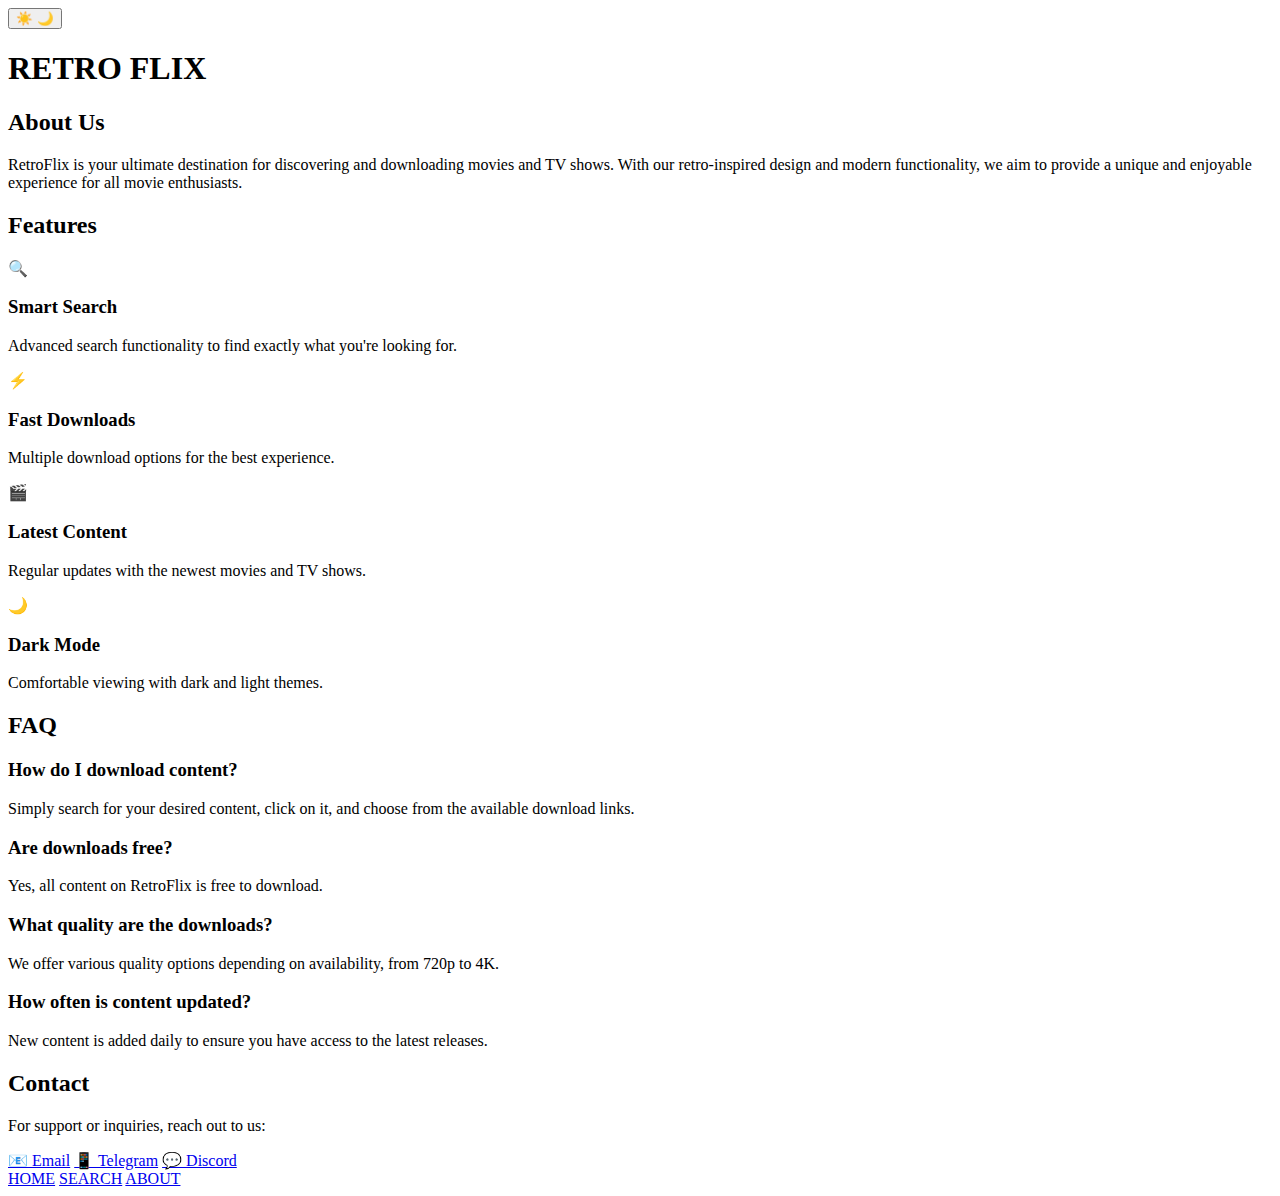
==== about.html @ d886b653 "first commit" ====
<!DOCTYPE html>
<html lang="en">
<head>
    <meta charset="UTF-8">
    <meta name="viewport" content="width=device-width, initial-scale=1.0">
    <title>About - Retro Flix</title>
    <link rel="stylesheet" href="styles.css">
    <link href="https://fonts.googleapis.com/css2?family=Press+Start+2P&display=swap" rel="stylesheet">
</head>
<body>
    <div class="theme-toggle">
        <button id="themeToggle" class="theme-toggle-btn">
            <span class="sun">☀️</span>
            <span class="moon">🌙</span>
        </button>
    </div>

    <div class="container">
        <h1 class="retro-title">RETRO FLIX</h1>
        
        <div class="about-container">
            <div class="about-section">
                <h2 class="section-title">About Us</h2>
                <p>RetroFlix is your ultimate destination for discovering and downloading movies and TV shows. With our retro-inspired design and modern functionality, we aim to provide a unique and enjoyable experience for all movie enthusiasts.</p>
            </div>

            <div class="features-section">
                <h2 class="section-title">Features</h2>
                <div class="features-grid">
                    <div class="feature-card">
                        <span class="feature-icon">🔍</span>
                        <h3>Smart Search</h3>
                        <p>Advanced search functionality to find exactly what you're looking for.</p>
                    </div>
                    <div class="feature-card">
                        <span class="feature-icon">⚡</span>
                        <h3>Fast Downloads</h3>
                        <p>Multiple download options for the best experience.</p>
                    </div>
                    <div class="feature-card">
                        <span class="feature-icon">🎬</span>
                        <h3>Latest Content</h3>
                        <p>Regular updates with the newest movies and TV shows.</p>
                    </div>
                    <div class="feature-card">
                        <span class="feature-icon">🌙</span>
                        <h3>Dark Mode</h3>
                        <p>Comfortable viewing with dark and light themes.</p>
                    </div>
                </div>
            </div>

            <div class="faq-section">
                <h2 class="section-title">FAQ</h2>
                <div class="faq-grid">
                    <div class="faq-item">
                        <h3>How do I download content?</h3>
                        <p>Simply search for your desired content, click on it, and choose from the available download links.</p>
                    </div>
                    <div class="faq-item">
                        <h3>Are downloads free?</h3>
                        <p>Yes, all content on RetroFlix is free to download.</p>
                    </div>
                    <div class="faq-item">
                        <h3>What quality are the downloads?</h3>
                        <p>We offer various quality options depending on availability, from 720p to 4K.</p>
                    </div>
                    <div class="faq-item">
                        <h3>How often is content updated?</h3>
                        <p>New content is added daily to ensure you have access to the latest releases.</p>
                    </div>
                </div>
            </div>

            <div class="contact-section">
                <h2 class="section-title">Contact</h2>
                <p>For support or inquiries, reach out to us:</p>
                <div class="contact-links">
                    <a href="mailto:support@retroflix.com" class="contact-link">📧 Email</a>
                    <a href="https://t.me/retroflix" target="_blank" class="contact-link">📱 Telegram</a>
                    <a href="https://discord.gg/retroflix" target="_blank" class="contact-link">💬 Discord</a>
                </div>
            </div>
        </div>

        <nav class="bottom-nav">
            <a href="index.html">HOME</a>
            <a href="search.html">SEARCH</a>
            <a href="about.html" class="active">ABOUT</a>
        </nav>
    </div>

    <script src="about.js"></script>
</body>
</html>
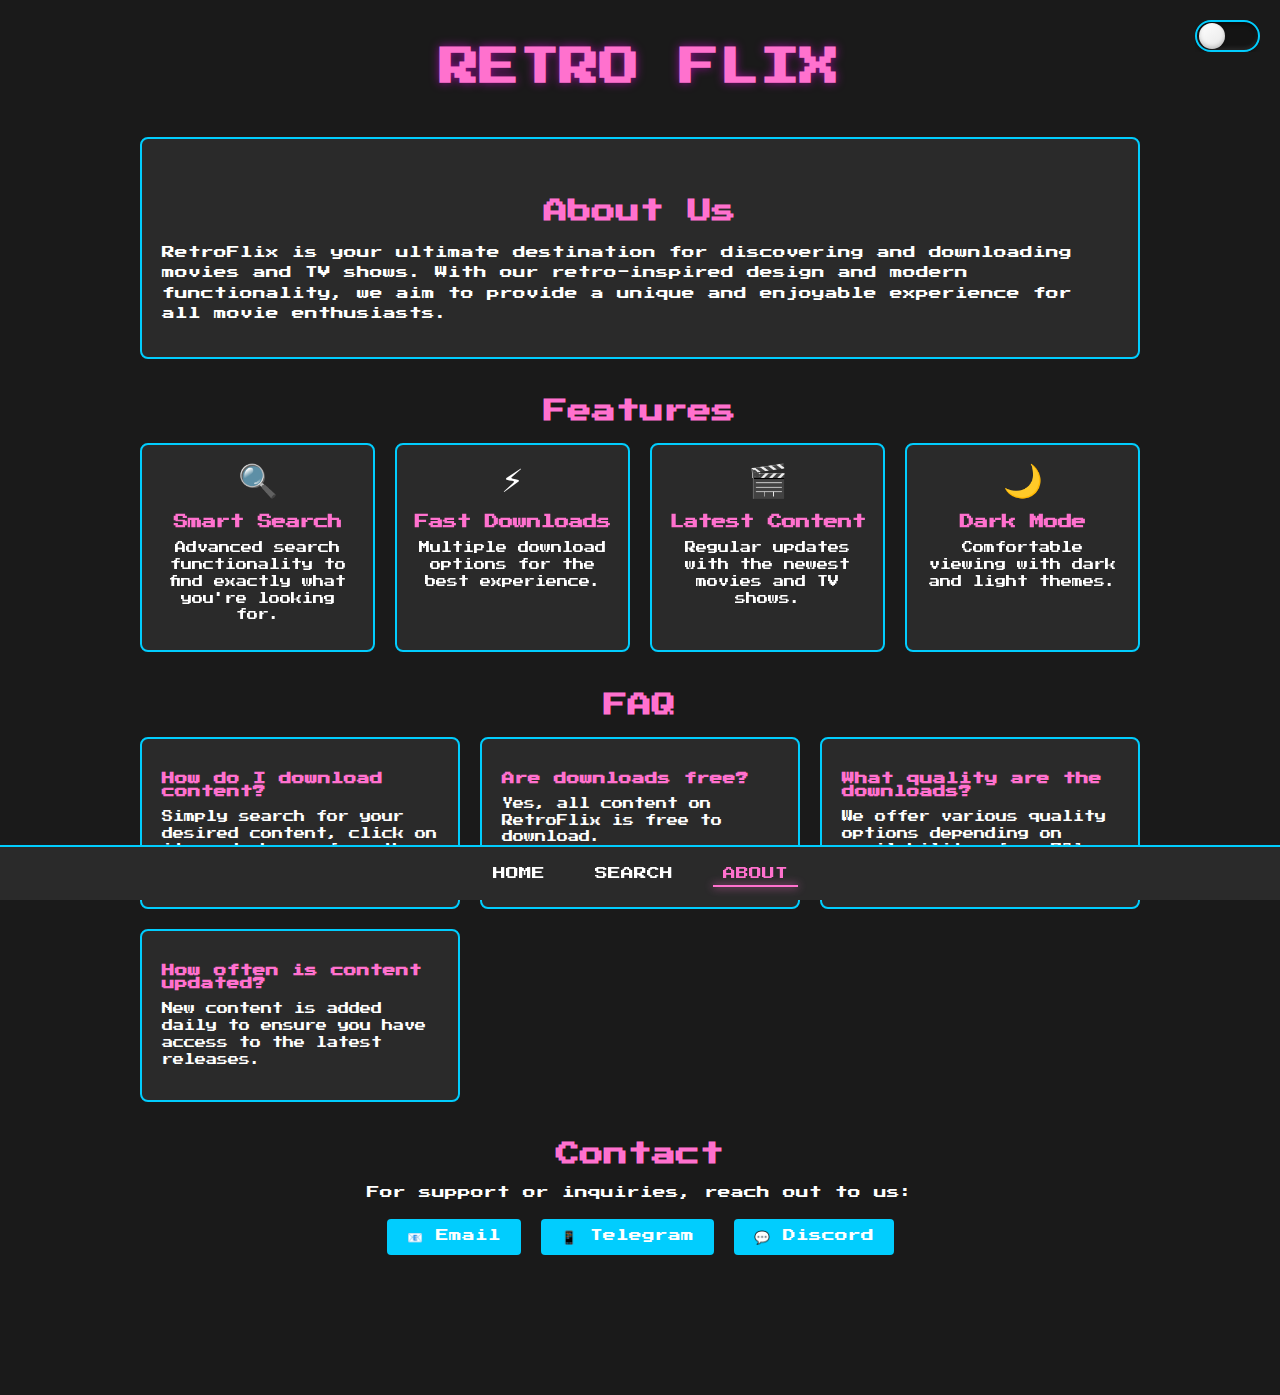
==== commit 2647c884: "second commit" ====
--- a/about.html
+++ b/about.html
@@ -4,7 +4,7 @@
     <meta charset="UTF-8">
     <meta name="viewport" content="width=device-width, initial-scale=1.0">
     <title>About - Retro Flix</title>
-    <link rel="stylesheet" href="styles.css">
+    <link rel="stylesheet" href="/css/styles.css">
     <link href="https://fonts.googleapis.com/css2?family=Press+Start+2P&display=swap" rel="stylesheet">
 </head>
 <body>
@@ -84,12 +84,12 @@
         </div>
 
         <nav class="bottom-nav">
-            <a href="index.html">HOME</a>
-            <a href="search.html">SEARCH</a>
-            <a href="about.html" class="active">ABOUT</a>
+            <a href="/index.html">HOME</a>
+            <a href="/search.html">SEARCH</a>
+            <a href="/about.html" class="active">ABOUT</a>
         </nav>
     </div>
 
-    <script src="about.js"></script>
+    <script src="/js/about.js"></script>
 </body>
 </html> --- a/css/styles.css
+++ b/css/styles.css
@@ -0,0 +1,1701 @@
+:root {
+    --neon-pink: #ff71ce;
+    --neon-blue: #01cdfe;
+    --neon-green: #05ffa1;
+    --dark-bg: #1a1a1a;
+    --text-color: #fff;
+    --card-bg: #2a2a2a;
+    --nav-bg: rgba(26, 26, 26, 0.9);
+    --transition: 0.3s ease;
+}
+
+[data-theme="light"] {
+    --dark-bg: #f0f0f0;
+    --text-color: #1a1a1a;
+    --card-bg: #ffffff;
+    --nav-bg: rgba(255, 255, 255, 0.9);
+}
+
+body {
+    margin: 0;
+    padding: 0;
+    background-color: var(--dark-bg);
+    font-family: 'Press Start 2P', system-ui;
+    color: var(--text-color);
+    text-rendering: optimizeLegibility;
+}
+
+.container {
+    padding: 20px;
+    padding-bottom: 100px;
+}
+
+/* Search Container Styles */
+.search-container {
+    max-width: 1000px;
+    margin: 30px auto;
+    padding: 0 20px;
+}
+
+.retro-title {
+    font-size: 3em;
+    color: var(--neon-pink);
+    text-shadow: 0 0 10px var(--neon-pink);
+    margin-bottom: 30px;
+    text-align: center;
+}
+
+.search-box {
+    display: flex;
+    gap: 15px;
+    margin-bottom: 20px;
+}
+
+.search-input {
+    flex: 1;
+    padding: 15px 20px;
+    background: var(--card-bg);
+    border: 2px solid var(--neon-blue);
+    border-radius: 8px;
+    color: var(--text-color);
+    font-family: 'Press Start 2P', cursive;
+    font-size: 0.8em;
+}
+
+.search-input:focus {
+    outline: none;
+    border-color: var(--neon-pink);
+}
+
+.search-button {
+    padding: 0 25px;
+    background: var(--neon-blue);
+    border: none;
+    border-radius: 8px;
+    color: white;
+    font-family: 'Press Start 2P', cursive;
+    font-size: 0.8em;
+    cursor: pointer;
+    transition: all 0.3s ease;
+}
+
+.search-button:hover {
+    background: var(--neon-pink);
+}
+
+.search-results {
+    display: grid;
+    gap: 15px;
+    max-height: calc(100vh - 300px);
+    overflow-y: auto;
+    padding-right: 10px;
+}
+
+.search-item {
+    display: flex;
+    gap: 20px;
+    padding: 15px;
+    background: var(--card-bg);
+    border: 2px solid var(--neon-blue);
+    border-radius: 8px;
+    cursor: pointer;
+    transition: all 0.3s ease;
+}
+
+.search-item:hover {
+    border-color: var(--neon-pink);
+    transform: translateY(-2px);
+}
+
+.search-poster {
+    width: 100px;
+    height: 150px;
+    object-fit: cover;
+    border-radius: 4px;
+}
+
+.search-info {
+    flex: 1;
+}
+
+.search-info h3 {
+    color: var(--neon-pink);
+    font-size: 0.9em;
+    margin: 0 0 10px 0;
+}
+
+.search-info p {
+    color: var(--text-color);
+    font-size: 0.7em;
+    margin: 5px 0;
+}
+
+.loading, .no-results, .error {
+    text-align: center;
+    color: var(--text-color);
+    padding: 20px;
+    font-size: 0.9em;
+}
+
+/* Scrollbar Styles */
+.search-results::-webkit-scrollbar {
+    width: 8px;
+}
+
+.search-results::-webkit-scrollbar-track {
+    background: var(--card-bg);
+    border-radius: 4px;
+}
+
+.search-results::-webkit-scrollbar-thumb {
+    background: var(--neon-blue);
+    border-radius: 4px;
+}
+
+.search-results::-webkit-scrollbar-thumb:hover {
+    background: var(--neon-pink);
+}
+
+/* Media Queries for Search */
+@media screen and (max-width: 768px) {
+    .search-container {
+        padding: 0 15px;
+    }
+
+    .search-box {
+        flex-direction: column;
+        gap: 10px;
+    }
+
+    .search-input {
+        padding: 12px 15px;
+        font-size: 0.7em;
+    }
+
+    .search-button {
+        padding: 12px 15px;
+        font-size: 0.7em;
+    }
+
+    .search-item {
+        padding: 12px;
+        gap: 15px;
+    }
+
+    .search-poster {
+        width: 80px;
+        height: 120px;
+    }
+
+    .search-info h3 {
+        font-size: 0.8em;
+    }
+
+    .search-info p {
+        font-size: 0.6em;
+    }
+}
+
+/* Slider Styles */
+.slider-container {
+    position: relative;
+    padding: 0 40px;
+    margin: 20px 0;
+}
+
+.movie-slider,
+.tv-slider {
+    display: flex;
+    gap: 20px;
+    overflow-x: auto;
+    scroll-behavior: smooth;
+    padding: 20px 0;
+    scrollbar-width: none; /* Firefox */
+    -ms-overflow-style: none; /* IE and Edge */
+    user-select: none; /* Prevent text selection while dragging */
+    -webkit-user-select: none;
+    -moz-user-select: none;
+    -ms-user-select: none;
+}
+
+.movie-slider::-webkit-scrollbar,
+.tv-slider::-webkit-scrollbar {
+    display: none; /* Chrome, Safari, Opera */
+}
+
+.movie-card {
+    min-width: 200px;
+    background: var(--card-bg);
+    border: 2px solid var(--neon-blue);
+    border-radius: 8px;
+    overflow: hidden;
+    transition: all 0.3s ease;
+    cursor: pointer;
+    /* Prevent dragging of images */
+    -webkit-user-drag: none;
+    -khtml-user-drag: none;
+    -moz-user-drag: none;
+    -o-user-drag: none;
+    user-drag: none;
+}
+
+.movie-poster {
+    width: 100%;
+    height: 300px;
+    object-fit: cover;
+    pointer-events: none; /* Prevent image dragging */
+}
+
+.movie-info {
+    padding: 15px;
+}
+
+.movie-info h3 {
+    color: var(--text-color);
+    font-size: 0.8em;
+    margin: 0 0 10px 0;
+    white-space: nowrap;
+    overflow: hidden;
+    text-overflow: ellipsis;
+}
+
+.movie-info p {
+    color: var(--neon-blue);
+    font-size: 0.7em;
+    margin: 0;
+}
+
+.slider-btn {
+    position: absolute;
+    top: 50%;
+    transform: translateY(-50%);
+    background: var(--neon-blue);
+    border: none;
+    color: white;
+    padding: 10px 15px;
+    cursor: pointer;
+    z-index: 10;
+    border-radius: 4px;
+    transition: all 0.3s ease;
+}
+
+.slider-btn:hover {
+    background: var(--neon-pink);
+}
+
+.prev-btn {
+    left: 0;
+}
+
+.next-btn {
+    right: 0;
+}
+
+/* Section Titles */
+.section-title {
+    color: var(--neon-pink);
+    margin: 40px 0 20px;
+    text-align: center;
+    font-size: 1.5em;
+}
+
+/* Theme Toggle */
+.theme-toggle {
+    position: fixed;
+    top: 20px;
+    right: 20px;
+    z-index: 1000;
+}
+
+.theme-toggle-btn {
+    background: rgba(20, 20, 20, 0.9);
+    border: 2px solid var(--neon-blue);
+    border-radius: 25px;
+    width: 65px;
+    height: 32px;
+    cursor: pointer;
+    position: relative;
+    transition: all 0.4s cubic-bezier(0.4, 0.0, 0.2, 1);
+    padding: 0;
+    overflow: hidden;
+    box-shadow: 
+        inset 0 2px 4px rgba(0,0,0,0.6),
+        inset 0 -2px 4px rgba(255,255,255,0.1),
+        0 2px 4px rgba(0,0,0,0.3);
+}
+
+/* Glow effect */
+.theme-toggle-btn::after {
+    content: '';
+    position: absolute;
+    top: 0;
+    left: 0;
+    right: 0;
+    bottom: 0;
+    border-radius: 25px;
+    background: linear-gradient(90deg, 
+        var(--neon-blue) 0%, 
+        var(--neon-pink) 50%, 
+        var(--neon-blue) 100%);
+    opacity: 0;
+    transition: opacity 0.3s ease;
+    z-index: 0;
+}
+
+.theme-toggle-btn:hover::after {
+    opacity: 0.2;
+}
+
+/* Slider knob */
+.theme-toggle-btn::before {
+    content: '';
+    position: absolute;
+    width: 26px;
+    height: 26px;
+    border-radius: 50%;
+    background: linear-gradient(145deg, #ffffff, #e6e6e6);
+    top: 1px;
+    left: 2px;
+    transition: all 0.4s cubic-bezier(0.4, 0.0, 0.2, 1);
+    z-index: 2;
+    box-shadow: 
+        0 2px 4px rgba(0,0,0,0.2),
+        0 0 2px rgba(0,0,0,0.2),
+        inset 0 -2px 4px rgba(0,0,0,0.2);
+    transform-origin: center;
+}
+
+/* Light theme position */
+[data-theme='light'] .theme-toggle-btn::before {
+    transform: translateX(31px) rotate(360deg);
+    background: linear-gradient(145deg, #ffeb3b, #ffd700);
+    box-shadow: 
+        0 2px 4px rgba(0,0,0,0.2),
+        0 0 2px rgba(0,0,0,0.2),
+        inset 0 -2px 4px rgba(255,200,0,0.3);
+}
+
+/* Icons */
+.theme-toggle-btn .sun,
+.theme-toggle-btn .moon {
+    position: absolute;
+    top: 50%;
+    transform: translateY(-50%);
+    transition: all 0.4s cubic-bezier(0.4, 0.0, 0.2, 1);
+    z-index: 1;
+    display: flex;
+    align-items: center;
+    justify-content: center;
+    width: 30px;
+    height: 100%;
+    font-size: 14px;
+    filter: drop-shadow(0 0 2px rgba(255,255,255,0.3));
+}
+
+.theme-toggle-btn .moon {
+    left: 2px;
+    transform-origin: center;
+}
+
+.theme-toggle-btn .sun {
+    right: 2px;
+    transform-origin: center;
+}
+
+[data-theme='dark'] .theme-toggle-btn .sun {
+    opacity: 0;
+    transform: translateY(-50%) rotate(-90deg);
+}
+
+[data-theme='light'] .theme-toggle-btn .moon {
+    opacity: 0;
+    transform: translateY(-50%) rotate(90deg);
+}
+
+/* Active state */
+.theme-toggle-btn:active::before {
+    transform: scale(0.9) translateX(31px);
+}
+
+[data-theme='dark'] .theme-toggle-btn:active::before {
+    transform: scale(0.9);
+}
+
+/* Hover effects */
+.theme-toggle-btn:hover {
+    border-color: var(--neon-pink);
+    box-shadow: 
+        inset 0 2px 4px rgba(0,0,0,0.6),
+        inset 0 -2px 4px rgba(255,255,255,0.1),
+        0 2px 4px rgba(255,0,255,0.3);
+}
+
+/* Media Queries */
+@media screen and (max-width: 768px) {
+    .theme-toggle {
+        top: 10px;
+        right: 10px;
+    }
+
+    .theme-toggle-btn {
+        width: 55px;
+        height: 28px;
+    }
+
+    .theme-toggle-btn::before {
+        width: 22px;
+        height: 22px;
+    }
+
+    .theme-toggle-btn .sun,
+    .theme-toggle-btn .moon {
+        font-size: 12px;
+        width: 25px;
+    }
+
+    [data-theme='light'] .theme-toggle-btn::before {
+        transform: translateX(27px) rotate(360deg);
+    }
+}
+
+/* Add these new styles for better light theme appearance */
+[data-theme="light"] .movie-card {
+    box-shadow: 0 2px 8px rgba(0, 0, 0, 0.1);
+}
+
+[data-theme="light"] .retro-title {
+    text-shadow: 2px 2px 0px var(--neon-pink);
+}
+
+[data-theme="light"] .search-btn {
+    color: white;
+}
+
+[data-theme="light"] .bottom-nav {
+    box-shadow: 0 -2px 10px rgba(0, 0, 0, 0.1);
+}
+
+[data-theme="light"] .movie-title {
+    color: var(--text-color);
+    background: var(--card-bg);
+}
+
+/* Additional styles for better card appearance */
+.movie-card {
+    position: relative;
+    transition: all 0.3s ease;
+}
+
+.movie-title {
+    padding: 10px;
+    font-size: 0.7em;
+    text-align: center;
+    background: var(--card-bg);
+    border-top: 2px solid var(--neon-blue);
+    height: 60px;
+    display: flex;
+    align-items: center;
+    justify-content: center;
+    line-height: 1.2;
+    overflow: hidden;
+    flex: 1;
+}
+
+/* Slider button updates */
+.slider-btn {
+    background: var(--card-bg);
+    color: var(--text-color);
+    border: 2px solid var(--neon-blue);
+}
+
+[data-theme="light"] .slider-btn:hover {
+    background: var(--neon-blue);
+    color: white;
+} 
+
+/* Add media queries for mobile responsiveness */
+@media screen and (max-width: 768px) {
+    .search-box {
+        flex-direction: column;
+        width: 90%;
+    }
+
+    .search-btn {
+        width: 100%;
+        margin-top: 10px;
+        padding: 12px 20px;
+        font-size: 14px;
+    }
+
+    #searchInput {
+        font-size: 14px;
+        padding: 12px;
+    }
+
+    .retro-title {
+        font-size: 2em;
+        margin-bottom: 20px;
+    }
+}
+
+@media screen and (max-width: 480px) {
+    .search-container {
+        height: 40vh;
+    }
+
+    .retro-title {
+        font-size: 1.5em;
+    }
+} 
+
+/* Search Page Specific Styles */
+.search-page {
+    min-height: 100vh;
+    padding: 20px;
+    padding-bottom: 100px;
+}
+
+.search-results {
+    margin-top: 40px;
+}
+
+.results-grid {
+    display: grid;
+    grid-template-columns: repeat(auto-fill, minmax(200px, 1fr));
+    gap: 20px;
+    padding: 20px;
+}
+
+.result-card {
+    background: var(--card-bg);
+    border: 2px solid var(--neon-blue);
+    border-radius: 8px;
+    overflow: hidden;
+    transition: transform 0.3s ease;
+    position: relative;
+}
+
+.result-card:hover {
+    transform: translateY(-5px);
+    border-color: var(--neon-pink);
+    box-shadow: 0 0 15px var(--neon-pink);
+}
+
+.result-card img {
+    width: 100%;
+    height: 300px;
+    object-fit: cover;
+}
+
+.result-title {
+    padding: 10px;
+    font-size: 0.8em;
+    text-align: center;
+    border-top: 2px solid var(--neon-blue);
+    background: var(--card-bg);
+}
+
+.result-type {
+    position: absolute;
+    top: 10px;
+    right: 10px;
+    background: var(--neon-pink);
+    color: white;
+    padding: 5px 10px;
+    border-radius: 4px;
+    font-size: 0.7em;
+}
+
+.no-results, .error-message {
+    text-align: center;
+    padding: 20px;
+    color: var(--neon-pink);
+    font-size: 1.2em;
+}
+
+/* Media Queries for Search Page */
+@media screen and (max-width: 768px) {
+    .results-grid {
+        grid-template-columns: repeat(auto-fill, minmax(150px, 1fr));
+        gap: 15px;
+        padding: 15px;
+    }
+
+    .result-card img {
+        height: 225px;
+    }
+
+    .result-title {
+        font-size: 0.7em;
+    }
+} 
+
+/* About Page Styles */
+.about-container {
+    max-width: 1000px;
+    margin: 0 auto;
+    padding: 20px;
+}
+
+.about-section {
+    background: var(--card-bg);
+    border: 2px solid var(--neon-blue);
+    border-radius: 8px;
+    padding: 20px;
+    margin-bottom: 30px;
+}
+
+.about-section p {
+    color: var(--text-color);
+    font-size: 0.8em;
+    line-height: 1.6;
+}
+
+/* Features Section */
+.features-grid {
+    display: grid;
+    grid-template-columns: repeat(auto-fit, minmax(200px, 1fr));
+    gap: 20px;
+    margin: 20px 0;
+}
+
+.feature-card {
+    background: var(--card-bg);
+    border: 2px solid var(--neon-blue);
+    border-radius: 8px;
+    padding: 20px;
+    text-align: center;
+    transition: all 0.3s ease;
+}
+
+.feature-card:hover {
+    border-color: var(--neon-pink);
+    transform: translateY(-5px);
+}
+
+.feature-icon {
+    font-size: 2em;
+    margin-bottom: 15px;
+    display: block;
+}
+
+.feature-card h3 {
+    color: var(--neon-pink);
+    font-size: 0.9em;
+    margin-bottom: 10px;
+}
+
+.feature-card p {
+    color: var(--text-color);
+    font-size: 0.7em;
+    line-height: 1.5;
+}
+
+/* FAQ Section */
+.faq-grid {
+    display: grid;
+    grid-template-columns: repeat(auto-fit, minmax(300px, 1fr));
+    gap: 20px;
+    margin: 20px 0;
+}
+
+.faq-item {
+    background: var(--card-bg);
+    border: 2px solid var(--neon-blue);
+    border-radius: 8px;
+    padding: 20px;
+    transition: all 0.3s ease;
+}
+
+.faq-item:hover {
+    border-color: var(--neon-pink);
+}
+
+.faq-item h3 {
+    color: var(--neon-pink);
+    font-size: 0.8em;
+    margin-bottom: 10px;
+}
+
+.faq-item p {
+    color: var(--text-color);
+    font-size: 0.7em;
+    line-height: 1.5;
+}
+
+/* Contact Section */
+.contact-section {
+    text-align: center;
+    margin: 40px 0;
+}
+
+.contact-section p {
+    color: var(--text-color);
+    font-size: 0.8em;
+    margin-bottom: 20px;
+}
+
+.contact-links {
+    display: flex;
+    justify-content: center;
+    gap: 20px;
+    flex-wrap: wrap;
+}
+
+.contact-link {
+    background: var(--neon-blue);
+    color: white;
+    padding: 10px 20px;
+    border-radius: 4px;
+    text-decoration: none;
+    font-size: 0.8em;
+    transition: all 0.3s ease;
+    display: flex;
+    align-items: center;
+    gap: 8px;
+}
+
+.contact-link:hover {
+    background: var(--neon-pink);
+    transform: translateY(-2px);
+}
+
+/* Media Queries */
+@media screen and (max-width: 768px) {
+    .about-container {
+        padding: 15px;
+    }
+
+    .features-grid {
+        grid-template-columns: 1fr;
+    }
+
+    .faq-grid {
+        grid-template-columns: 1fr;
+    }
+
+    .contact-links {
+        flex-direction: column;
+        align-items: center;
+    }
+
+    .contact-link {
+        width: 100%;
+        padding: 12px;
+    }
+}
+
+/* Retro Diagram */
+.retro-diagram {
+    margin-top: 30px;
+    padding: 20px;
+    background: var(--dark-bg);
+    border-radius: 8px;
+    border: 2px solid var(--neon-blue);
+}
+
+.diagram-container {
+    display: flex;
+    flex-direction: column;
+    align-items: center;
+    gap: 20px;
+}
+
+.diagram-node {
+    padding: 15px 30px;
+    border: 2px solid var(--neon-pink);
+    border-radius: 8px;
+    background: var(--card-bg);
+    text-align: center;
+    min-width: 120px;
+    box-shadow: 0 0 10px var(--neon-pink);
+    transition: all 0.3s ease;
+}
+
+.diagram-node:hover {
+    transform: scale(1.05);
+    box-shadow: 0 0 20px var(--neon-pink);
+}
+
+.diagram-arrow {
+    font-size: 24px;
+    color: var(--neon-blue);
+    text-shadow: 0 0 10px var(--neon-blue);
+}
+
+.diagram-split {
+    display: flex;
+    gap: 100px;
+}
+
+.split-arrow {
+    font-size: 24px;
+    color: var(--neon-blue);
+    text-shadow: 0 0 10px var(--neon-blue);
+}
+
+.diagram-row {
+    display: flex;
+    gap: 100px;
+}
+
+/* Media Queries */
+@media screen and (max-width: 768px) {
+    .charts-container {
+        flex-direction: column;
+        align-items: center;
+    }
+
+    .diagram-split {
+        gap: 50px;
+    }
+
+    .diagram-row {
+        gap: 50px;
+    }
+}
+
+/* Add hover effects */
+.pie-chart:hover {
+    transform: scale(1.05);
+    transition: transform 0.3s ease;
+}
+
+.legend-item:hover {
+    color: var(--neon-pink);
+    transform: translateX(5px);
+    transition: all 0.3s ease;
+}
+
+/* Movie Card Hover Effect */
+.movie-card {
+    cursor: pointer;
+    transition: transform 0.3s ease, box-shadow 0.3s ease;
+}
+
+.movie-card:hover {
+    transform: translateY(-5px);
+    box-shadow: 0 0 20px var(--neon-pink);
+}
+
+/* Details Page Styles */
+.details-container {
+    padding: 20px;
+    max-width: 750px;
+    margin: 0 auto;
+}
+
+.details-grid {
+    display: grid;
+    grid-template-columns: 200px 1fr;
+    gap: 20px;
+    background: var(--card-bg);
+    border: 2px solid var(--neon-blue);
+    border-radius: 8px;
+    padding: 20px;
+    margin: 0 auto;
+}
+
+.poster-container {
+    height: 100%;
+}
+
+.details-poster {
+    width: 100%;
+    max-height: 450px;
+    object-fit: cover;
+    border-radius: 8px;
+    border: 2px solid var(--neon-pink);
+}
+
+.info-container {
+    display: flex;
+    flex-direction: column;
+    gap: 20px;
+    height: 100%;
+    overflow-y: auto;
+}
+
+.info-container::-webkit-scrollbar {
+    width: 8px;
+}
+
+.info-container::-webkit-scrollbar-track {
+    background: var(--card-bg);
+    border-radius: 4px;
+}
+
+.info-container::-webkit-scrollbar-thumb {
+    background: var(--neon-blue);
+    border-radius: 4px;
+}
+
+.info-container::-webkit-scrollbar-thumb:hover {
+    background: var(--neon-pink);
+}
+
+.details-title {
+    color: var(--neon-pink);
+    font-size: 1.2em;
+    margin: 0;
+}
+
+.details-meta {
+    display: flex;
+    gap: 20px;
+    color: var(--text-color);
+}
+
+.genres {
+    display: flex;
+    flex-wrap: wrap;
+    gap: 10px;
+}
+
+.genre-tag {
+    background: var(--neon-blue);
+    color: white;
+    padding: 5px 10px;
+    border-radius: 4px;
+    font-size: 0.7em;
+}
+
+.overview {
+    background: rgba(0, 0, 0, 0.3);
+    padding: 15px;
+    border-radius: 8px;
+}
+
+.overview h3 {
+    color: var(--neon-green);
+    margin-bottom: 10px;
+}
+
+.overview p {
+    color: var(--text-color);
+    line-height: 1.6;
+    font-size: 0.9em;
+}
+
+/* Cast Section */
+.cast-grid {
+    display: grid;
+    grid-template-columns: repeat(3, 1fr);
+    gap: 12px;
+    padding-right: 10px;
+}
+
+.cast-item img {
+    width: 60px;
+    height: 60px;
+}
+
+/* Downloads Section */
+.downloads-container {
+    max-width: 750px;
+    margin: 25px auto;
+    padding: 0 20px;
+}
+
+.downloads-grid {
+    display: grid;
+    gap: 12px;
+    padding: 15px;
+    background: var(--card-bg);
+    border: 2px solid var(--neon-blue);
+    border-radius: 8px;
+    max-height: 500px;
+    overflow-y: auto;
+}
+
+.download-item {
+    display: flex;
+    justify-content: space-between;
+    align-items: center;
+    padding: 12px;
+    background: rgba(0, 0, 0, 0.3);
+    border-radius: 8px;
+    border: 1px solid var(--neon-blue);
+}
+
+.download-info {
+    display: flex;
+    flex-direction: column;
+    gap: 4px;
+    flex: 1;
+    margin-right: 10px;
+}
+
+.download-title {
+    color: var(--text-color);
+    font-size: 0.7em;
+    word-break: break-word;
+    max-width: 100%;
+}
+
+.download-size {
+    color: var(--neon-blue);
+    font-size: 0.65em;
+}
+
+.download-type {
+    color: var(--neon-pink);
+    font-size: 0.65em;
+}
+
+.download-button {
+    padding: 6px 12px;
+    background: var(--neon-blue);
+    color: white;
+    border: none;
+    border-radius: 4px;
+    cursor: pointer;
+    text-decoration: none;
+    font-size: 0.7em;
+    white-space: nowrap;
+}
+
+.download-button:hover {
+    background: var(--neon-pink);
+}
+
+/* Desktop-specific styles (screen wider than 768px) */
+@media screen and (min-width: 769px) {
+    .download-item {
+        display: flex;
+        flex-direction: column;
+        padding: 15px;
+        background: rgba(0, 0, 0, 0.3);
+        border-radius: 8px;
+        border: 1px solid var(--neon-blue);
+    }
+
+    .download-info {
+        display: flex;
+        flex-direction: column;
+        gap: 5px;
+        margin-bottom: 15px;
+    }
+
+    .download-button {
+        align-self: flex-end;
+        padding: 8px 15px;
+        background: var(--neon-blue);
+        color: white;
+        border: none;
+        border-radius: 4px;
+        cursor: pointer;
+        text-decoration: none;
+        font-size: 0.8em;
+    }
+}
+
+/* Mobile styles (unchanged) */
+@media screen and (max-width: 768px) {
+    .download-item {
+        display: flex;
+        justify-content: space-between;
+        align-items: center;
+        padding: 15px;
+        background: rgba(0, 0, 0, 0.3);
+        border-radius: 8px;
+        border: 1px solid var(--neon-blue);
+    }
+
+    .download-info {
+        display: flex;
+        flex-direction: column;
+        gap: 5px;
+    }
+
+    .download-button {
+        padding: 8px 15px;
+        background: var(--neon-blue);
+        color: white;
+        border: none;
+        border-radius: 4px;
+        cursor: pointer;
+        text-decoration: none;
+        font-size: 0.8em;
+    }
+}
+
+/* Common styles */
+.download-title {
+    color: var(--text-color);
+    font-size: 0.8em;
+}
+
+.download-size {
+    color: var(--neon-blue);
+    font-size: 0.7em;
+}
+
+.download-type {
+    color: var(--neon-pink);
+    font-size: 0.7em;
+}
+
+.download-button:hover {
+    background: var(--neon-pink);
+}
+
+/* Scrollbar Styles */
+.downloads-grid::-webkit-scrollbar {
+    width: 8px;
+}
+
+.downloads-grid::-webkit-scrollbar-track {
+    background: var(--card-bg);
+    border-radius: 4px;
+}
+
+.downloads-grid::-webkit-scrollbar-thumb {
+    background: var(--neon-blue);
+    border-radius: 4px;
+}
+
+.downloads-grid::-webkit-scrollbar-thumb:hover {
+    background: var(--neon-pink);
+}
+
+/* Media Queries */
+@media screen and (max-width: 1024px) {
+    .details-grid {
+        grid-template-columns: 250px 1fr;
+        padding: 20px;
+    }
+}
+
+@media screen and (max-width: 768px) {
+    /* Details Section */
+    .details-container {
+        padding: 10px;
+    }
+
+    .details-grid {
+        grid-template-columns: 1fr;
+        padding: 15px;
+    }
+
+    .poster-container {
+        max-width: 200px;
+        margin: 0 auto;
+    }
+
+    .details-title {
+        text-align: center;
+        font-size: 1.2em;
+    }
+
+    .details-meta {
+        justify-content: center;
+        flex-wrap: wrap;
+    }
+
+    .genres {
+        justify-content: center;
+    }
+
+    /* Downloads Section */
+    .downloads-container {
+        padding: 10px;
+    }
+
+    .downloads-grid {
+        padding: 15px;
+    }
+
+    .download-item {
+        flex-direction: column;
+        text-align: center;
+        gap: 15px;
+    }
+
+    .download-info {
+        align-items: center;
+    }
+
+    .download-title {
+        font-size: 0.9em;
+        max-width: 100%;
+        word-break: break-word;
+    }
+
+    .download-button {
+        width: 100%;
+        padding: 12px;
+    }
+}
+
+@media screen and (max-width: 480px) {
+    /* Details Section */
+    .details-grid {
+        padding: 10px;
+    }
+
+    .details-title {
+        font-size: 1em;
+    }
+
+    .cast-grid {
+        grid-template-columns: repeat(2, 1fr);
+    }
+
+    .overview {
+        font-size: 0.9em;
+    }
+
+    /* Downloads Section */
+    .downloads-grid {
+        padding: 10px;
+    }
+
+    .section-title {
+        font-size: 1em;
+    }
+
+    .download-title {
+        font-size: 0.8em;
+    }
+
+    .download-size,
+    .download-type {
+        font-size: 0.7em;
+    }
+
+    .download-button {
+        font-size: 0.8em;
+    }
+}
+
+/* Additional Responsive Fixes */
+@media screen and (max-width: 360px) {
+    .cast-grid {
+        grid-template-columns: 1fr;
+    }
+
+    .details-meta {
+        flex-direction: column;
+        gap: 10px;
+    }
+
+    .genre-tag {
+        font-size: 0.6em;
+    }
+}
+
+/* Search Styles */
+.search-container {
+    max-width: 1000px;
+    margin: 30px auto;
+    padding: 0 20px;
+}
+
+.search-box {
+    display: flex;
+    gap: 15px;
+    margin-bottom: 20px;
+}
+
+.search-input {
+    flex: 1;
+    padding: 15px 20px;
+    background: var(--card-bg);
+    border: 2px solid var(--neon-blue);
+    border-radius: 8px;
+    color: var(--text-color);
+    font-family: 'Press Start 2P', cursive;
+    font-size: 0.8em;
+}
+
+.search-input:focus {
+    outline: none;
+    border-color: var(--neon-pink);
+}
+
+.search-button {
+    padding: 0 25px;
+    background: var(--neon-blue);
+    border: none;
+    border-radius: 8px;
+    color: white;
+    font-family: 'Press Start 2P', cursive;
+    font-size: 0.8em;
+    cursor: pointer;
+    transition: all 0.3s ease;
+}
+
+.search-button:hover {
+    background: var(--neon-pink);
+}
+
+.search-results {
+    display: grid;
+    gap: 15px;
+    max-height: calc(100vh - 300px);
+    overflow-y: auto;
+    padding-right: 10px;
+}
+
+.search-item {
+    display: flex;
+    gap: 20px;
+    padding: 15px;
+    background: var(--card-bg);
+    border: 2px solid var(--neon-blue);
+    border-radius: 8px;
+    cursor: pointer;
+    transition: all 0.3s ease;
+}
+
+.search-item:hover {
+    border-color: var(--neon-pink);
+    transform: translateY(-2px);
+}
+
+.search-poster {
+    width: 100px;
+    height: 150px;
+    object-fit: cover;
+    border-radius: 4px;
+}
+
+.search-info {
+    flex: 1;
+}
+
+.search-info h3 {
+    color: var(--neon-pink);
+    font-size: 0.9em;
+    margin: 0 0 10px 0;
+}
+
+.search-info p {
+    color: var(--text-color);
+    font-size: 0.7em;
+    margin: 5px 0;
+}
+
+.loading, .no-results, .error {
+    text-align: center;
+    color: var(--text-color);
+    padding: 20px;
+    font-size: 0.9em;
+}
+
+/* Scrollbar Styles */
+.search-results::-webkit-scrollbar {
+    width: 8px;
+}
+
+.search-results::-webkit-scrollbar-track {
+    background: var(--card-bg);
+    border-radius: 4px;
+}
+
+.search-results::-webkit-scrollbar-thumb {
+    background: var(--neon-blue);
+    border-radius: 4px;
+}
+
+.search-results::-webkit-scrollbar-thumb:hover {
+    background: var(--neon-pink);
+}
+
+/* Media Queries for Search */
+@media screen and (max-width: 768px) {
+    .search-container {
+        padding: 0 15px;
+    }
+
+    .search-box {
+        flex-direction: column;
+        gap: 10px;
+    }
+
+    .search-input {
+        padding: 12px 15px;
+        font-size: 0.7em;
+    }
+
+    .search-button {
+        padding: 12px 15px;
+        font-size: 0.7em;
+    }
+
+    .search-item {
+        padding: 12px;
+        gap: 15px;
+    }
+
+    .search-poster {
+        width: 80px;
+        height: 120px;
+    }
+
+    .search-info h3 {
+        font-size: 0.8em;
+    }
+
+    .search-info p {
+        font-size: 0.6em;
+    }
+}
+
+/* Hero Section */
+.hero-section {
+    text-align: center;
+    padding: 40px 20px;
+    max-width: 1000px;
+    margin: 0 auto;
+}
+
+.retro-title {
+    color: var(--neon-pink);
+    text-shadow: 0 0 10px rgba(255, 0, 255, 0.5);
+    margin-bottom: 30px;
+    font-size: 2.5em;
+}
+
+/* Search Box Styles */
+.search-box {
+    display: flex;
+    gap: 15px;
+    max-width: 800px;
+    margin: 0 auto;
+    padding: 0 20px;
+}
+
+.search-input {
+    flex: 1;
+    padding: 15px 20px;
+    background: var(--card-bg);
+    border: 2px solid var(--neon-blue);
+    border-radius: 8px;
+    color: var(--text-color);
+    font-family: 'Press Start 2P', cursive;
+    font-size: 0.8em;
+}
+
+.search-input:focus {
+    outline: none;
+    border-color: var(--neon-pink);
+}
+
+.search-button {
+    padding: 0 25px;
+    background: var(--neon-blue);
+    border: none;
+    border-radius: 8px;
+    color: white;
+    font-family: 'Press Start 2P', cursive;
+    font-size: 0.8em;
+    cursor: pointer;
+    transition: all 0.3s ease;
+}
+
+.search-button:hover {
+    background: var(--neon-pink);
+}
+
+/* Media Queries */
+@media screen and (max-width: 768px) {
+    .hero-section {
+        padding: 30px 15px;
+    }
+
+    .retro-title {
+        font-size: 2em;
+        margin-bottom: 25px;
+    }
+
+    .search-box {
+        gap: 10px;
+        padding: 0 15px;
+    }
+
+    .search-input {
+        padding: 12px 15px;
+        font-size: 0.7em;
+    }
+
+    .search-button {
+        padding: 0 15px;
+        font-size: 0.7em;
+    }
+}
+
+@media screen and (max-width: 480px) {
+    .hero-section {
+        padding: 20px 10px;
+    }
+
+    .retro-title {
+        font-size: 1.5em;
+        margin-bottom: 20px;
+    }
+
+    .search-box {
+        flex-direction: column;
+        padding: 0 10px;
+    }
+
+    .search-button {
+        padding: 12px 0;
+    }
+}
+
+/* Bottom Navigation */
+.bottom-nav {
+    position: fixed;
+    bottom: 0;
+    left: 0;
+    right: 0;
+    background: var(--card-bg);
+    padding: 15px;
+    display: flex;
+    justify-content: center;
+    gap: 30px;
+    border-top: 2px solid var(--neon-blue);
+    z-index: 1000;
+    backdrop-filter: blur(10px);
+    -webkit-backdrop-filter: blur(10px);
+}
+
+.bottom-nav a {
+    color: var(--text-color);
+    text-decoration: none;
+    font-size: 0.8em;
+    transition: all 0.3s ease;
+    position: relative;
+    padding: 5px 10px;
+}
+
+.bottom-nav a:hover {
+    color: var(--neon-pink);
+}
+
+.bottom-nav a.active {
+    color: var(--neon-pink);
+}
+
+.bottom-nav a.active::after {
+    content: '';
+    position: absolute;
+    bottom: -2px;
+    left: 0;
+    width: 100%;
+    height: 2px;
+    background: var(--neon-pink);
+    box-shadow: 0 0 8px var(--neon-pink);
+}
+
+/* Container padding to prevent content from going under navbar */
+.container {
+    padding-bottom: 80px;
+}
+
+/* Performance optimizations for animations */
+.movie-card,
+.search-item,
+.feature-card,
+.download-button {
+    will-change: transform;
+    transform: translateZ(0);
+}
+
+/* Reduce paint operations */
+.slider-container {
+    transform: translateZ(0);
+    backface-visibility: hidden;
+}
+
+/* Optimize scrolling performance */
+.search-results,
+.movie-slider,
+.tv-slider {
+    overflow-y: auto;
+    -webkit-overflow-scrolling: touch;
+    contain: content;
+}
+
+/* Reduce repaints for fixed elements */
+.theme-toggle,
+.bottom-nav {
+    transform: translateZ(0);
+    will-change: transform;
+    contain: layout style paint;
+}
+
+/* Optimize transitions */
+.movie-card,
+.search-item,
+.theme-toggle-btn,
+.download-button {
+    transition: transform var(--transition), 
+                border-color var(--transition), 
+                box-shadow var(--transition);
+}
+
+/* Media query optimizations */
+@media screen and (max-width: 768px) {
+    /* Reduce complexity for mobile */
+    .search-results {
+        gap: 10px;
+    }
+
+    .movie-card {
+        min-width: 150px;
+    }
+
+    /* Disable hover effects on mobile */
+    .movie-card:hover,
+    .search-item:hover,
+    .feature-card:hover {
+        transform: none;
+    }
+}
+
+/* Remove duplicate properties and combine selectors */
+.search-input,
+.download-button,
+.feature-card {
+    border-radius: 8px;
+    padding: 15px;
+    transition: all var(--transition);
+}
+
+/* Use shorthand properties */
+.movie-info,
+.search-info,
+.feature-info {
+    margin: 0;
+    padding: 15px;
+}
+
+/* Optimize box-shadows */
+[data-theme="light"] .movie-card {
+    box-shadow: 0 2px 8px rgba(0,0,0,0.1);
+}
+
+/* Remove unnecessary vendor prefixes (let your build tool handle this) */
+.slider-container {
+    user-select: none;
+}
+
+/* Optimize keyframes */
+@keyframes glow {
+    to { box-shadow: 0 0 20px var(--neon-pink); }
+}
+
+/* Use more efficient selectors */
+.theme-toggle-btn[data-theme='light'] {
+    background: var(--card-bg);
+}
+
+/* Reduce specificity where possible */
+.search-container {
+    max-width: 1000px;
+    margin: 30px auto;
+}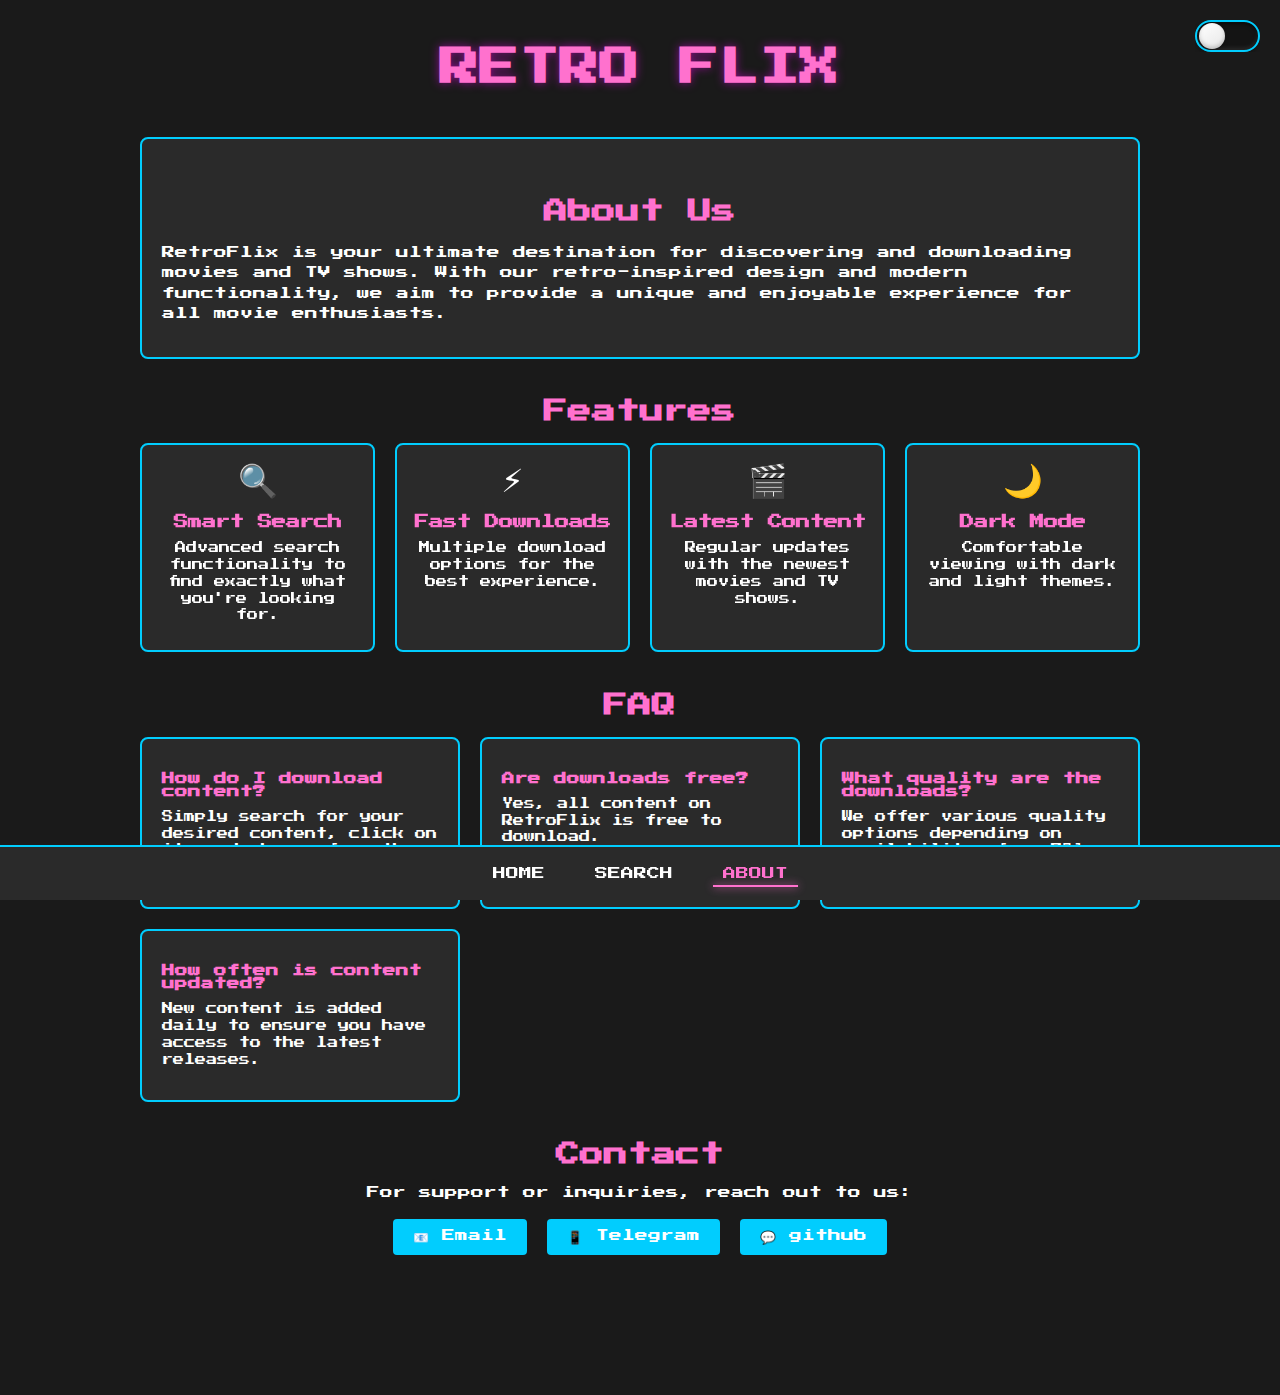
==== commit a4654c2b: "first commit" ====
--- a/about.html
+++ b/about.html
@@ -76,9 +76,9 @@
                 <h2 class="section-title">Contact</h2>
                 <p>For support or inquiries, reach out to us:</p>
                 <div class="contact-links">
-                    <a href="mailto:support@retroflix.com" class="contact-link">📧 Email</a>
-                    <a href="https://t.me/retroflix" target="_blank" class="contact-link">📱 Telegram</a>
-                    <a href="https://discord.gg/retroflix" target="_blank" class="contact-link">💬 Discord</a>
+                    <a href="mailto:support@example.com" class="contact-link">📧 Email</a>
+                    <a href="#" target="_blank" class="contact-link">📱 Telegram</a>
+                    <a href="https://github.com/shinas101" target="_blank" class="contact-link">💬 github</a>
                 </div>
             </div>
         </div>
